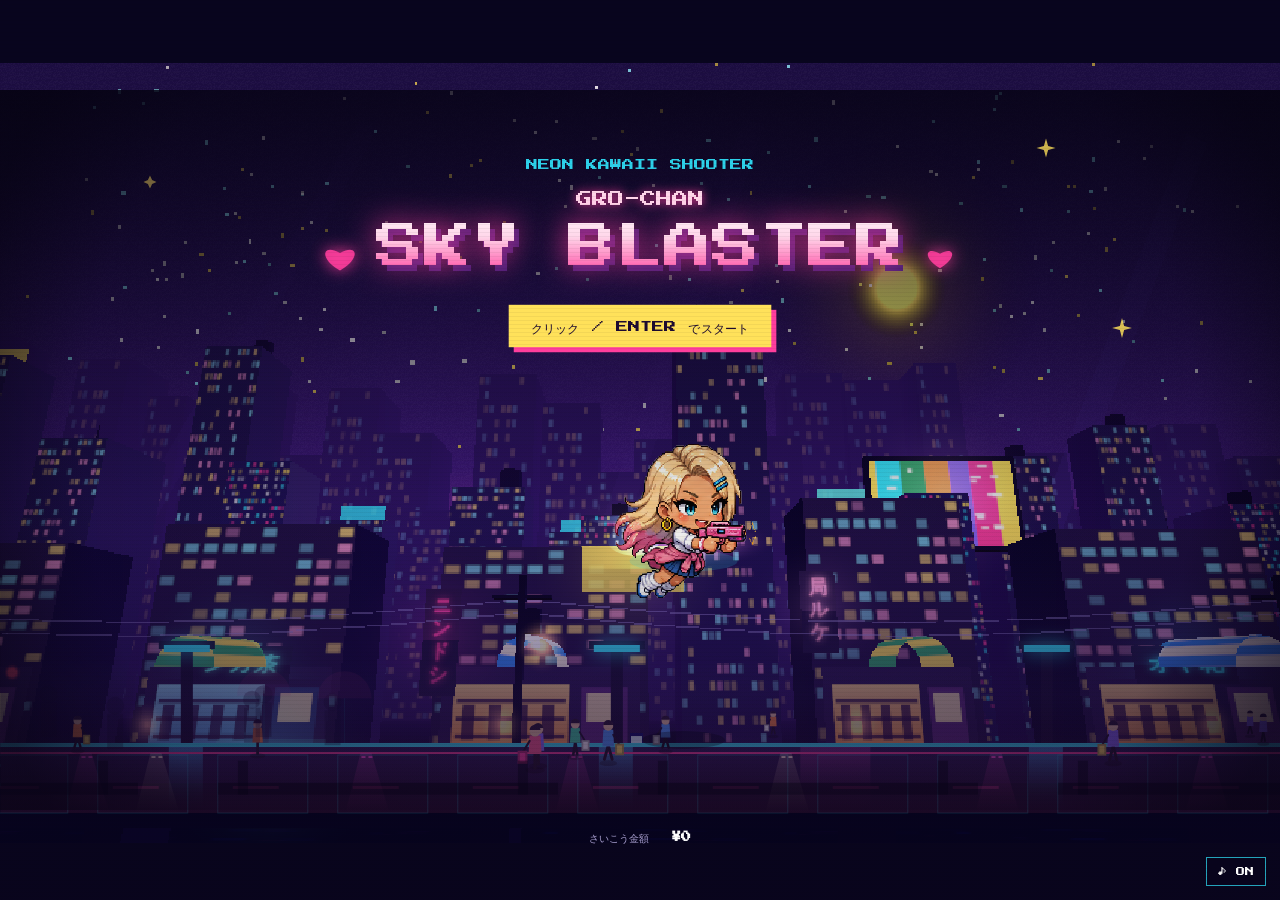
==== index.html @ bad42494 "最終ステージをThree.jsで豪華化(薔薇窓/守護像/凱旋門/シャンデリア刷新/敵装飾) 背景(buildPalace): 大薔薇窓(ボス戦で心拍)、黄金の守護天使像(ボス戦で赤眼)、 ハート凱旋門" ====
<!doctype html>
<html lang="ja">
  <head>
    <meta charset="UTF-8" />
    <meta name="viewport" content="width=device-width, initial-scale=1, maximum-scale=1, user-scalable=no" />
    <meta name="theme-color" content="#120b2e" />
    <title>GRO-CHAN ✦ SKY BLASTER</title>
    <link rel="stylesheet" href="style.css" />
  </head>
  <body>
    <main class="game-shell">
      <canvas id="game" aria-label="ぐろちゃんシューティングゲーム"></canvas>
      <div id="gameOverBlackout" class="gameover-blackout" aria-hidden="true"></div>

      <section id="titleScreen" class="screen is-visible" aria-label="タイトル">
        <div class="highscore">さいこう金額 <strong id="menuHighScore">¥0</strong></div>
        <a id="titleSoundtrackLink" class="soundtrack-link is-hidden" href="soundtrack.html" rel="nofollow">🎵 SOUND TRACK</a>
      </section>

      <section id="shopScreen" class="screen shop-screen" aria-label="ショップ">
        <div class="eyebrow">STAGE CLEAR!</div>
        <h2 class="shop-title">きゅうけい＆ショップ</h2>
        <p class="shop-lead">かせいだお金でパワーアップ！　しょじ金 <strong id="shopMoney">¥0</strong></p>
        <div class="shop-items">
          <button id="buyPower" class="shop-item"><i>💥</i><span class="shop-name">パワーチップ</span><span class="shop-desc">POWER +1</span><span class="shop-price">¥2,600</span><span class="shop-status"></span></button>
          <button id="buyWide" class="shop-item"><i>🌸</i><span class="shop-name">ワイドチップ</span><span class="shop-desc">WIDE +1</span><span class="shop-price">¥2,600</span><span class="shop-status"></span></button>
          <button id="buySpeed" class="shop-item"><i>⚡</i><span class="shop-name">スピードチップ</span><span class="shop-desc">SPEED +1</span><span class="shop-price">¥1,800</span><span class="shop-status"></span></button>
          <button id="buyHeal" class="shop-item"><i>🍙</i><span class="shop-name">おにぎり</span><span class="shop-desc">HP +40 かいふく</span><span class="shop-price">¥600</span><span class="shop-status"></span></button>
          <button id="buyBikini" class="shop-item"><i>👙</i><span class="shop-name">ビキニ</span><span class="shop-desc">ステージ2から そうび<br>HP・弾がすこし回復／移動UP</span><span class="shop-price">¥3,200</span><span class="shop-status"></span></button>
          <button id="buyArmor" class="shop-item"><i>🛡️</i><span class="shop-name">サムライアーマー</span><span class="shop-desc">ステージ2から そうび<br>うけるダメージ 1/3／移動ダウン</span><span class="shop-price">¥3,200</span><span class="shop-status"></span></button>
          <button id="buyAmmo" class="shop-item"><i>📦</i><span class="shop-name">弾薬チャージ</span><span class="shop-desc">その場で弾薬 +120<br>（もちものにならない）</span><span class="shop-price">¥900</span><span class="shop-status"></span></button>
          <button id="buyAmmoPack" class="shop-item"><i>🔋</i><span class="shop-name">スペアマガジン</span><span class="shop-desc">もちもの。弾切れの瞬間に<br>自動でフル装填（最大5個）</span><span class="shop-price">¥1,200</span><span class="shop-status"></span></button>
          <button id="buyCharm" class="shop-item"><i>🧿</i><span class="shop-name">おまもり</span><span class="shop-desc">被弾時のPOWER DOWNを1回防ぐ</span><span class="shop-price">¥2,200</span><span class="shop-status"></span></button>
          <button id="buyHeart" class="shop-item"><i>💖</i><span class="shop-name">ハート</span><span class="shop-desc">コンティニュー +1</span><span class="shop-price">¥4,000</span><span class="shop-status"></span></button>
          <button id="buyMaxHp" class="shop-item"><i>💊</i><span class="shop-name">ドリンク</span><span class="shop-desc">さいだいHP +15</span><span class="shop-price">¥2,000</span><span class="shop-status"></span></button>
        </div>
        <p class="shop-next">NEXT&nbsp;&nbsp;<span id="shopNext"></span></p>
        <button id="nextStageButton" class="main-button">つぎのステージへ <i>▶</i></button>
        <p class="howto-hint">ENTER でも出発できます</p>
      </section>

      <section id="startScreen" class="screen" aria-label="あそびかた">
        <div class="eyebrow">HOW TO PLAY</div>
        <p class="lead">ぐろちゃんのそうさ方法をチェック！</p>
        <div class="controls">
          <div><kbd>WASD</kbd><kbd>矢印</kbd><span>移動</span></div>
          <div><kbd>SPACE</kbd><span>ショット（手動・押しっぱなしで連射）</span></div>
          <div><kbd>X</kbd><span>スペシャル</span></div>
          <div><kbd>C</kbd><span>ボム（ストックがあれば発動）</span></div>
          <div><kbd>PAD</kbd><span>A / RT 射撃・Y / LT スペシャル・LB / RB ボム</span></div>
          <div><kbd>↓ / ↑</kbd><span>着地 / 離陸</span></div>
          <div><kbd>地上</kbd><span>歩き＋SPACEで撃ち</span></div>
          <div><kbd>HIT</kbd><span>被弾でPOWERが1段階ダウン</span></div>
          <div><kbd>AMMO</kbd><span>弾には残数あり！弾切れは豆ショットに（アイテム・ショップで補充）</span></div>
          <div><kbd>↓↘→+SHOT</kbd><span>必殺・ハートウェーブ（ゲージ35%）</span></div>
          <div><kbd>→↓↘+SHOT</kbd><span>必殺・スパークライザー（ゲージ40%）</span></div>
          <div class="touch-note">スマホはドラッグで移動・押しっぱなしでショット</div>
        </div>
        <div class="difficulty" aria-label="難易度選択">
          <span>DIFFICULTY <small>← → できりかえ</small></span>
          <div>
            <button data-difficulty="easy">EASY</button>
            <button data-difficulty="normal" class="is-active">NORMAL</button>
            <button data-difficulty="hard">HARD</button>
          </div>
        </div>
        <button id="startButton" class="main-button">GAME START <i>→</i></button>
        <p class="howto-hint">ENTER でスタート ／ ESC でタイトルにもどる</p>
      </section>

      <section id="openingScreen" class="screen opening-screen" aria-label="ミッションオープニング">
        <div class="opening-skyline" aria-hidden="true">
          <i></i><i></i><i></i><i></i><i></i><i></i><i></i>
        </div>
        <div class="opening-scan" aria-hidden="true"></div>
        <div class="opening-content">
          <div class="eyebrow opening-line opening-line-1">花のAI学園 ✦ HANA AI ACADEMY</div>
          <p class="opening-alert opening-line opening-line-2">EMERGENCY ─ ぜんこう ハートしょうしつ</p>
          <h2 class="opening-title opening-line opening-line-3">HEART SIGNAL<br /><span>LOST</span></h2>
          <div class="opening-story opening-line opening-line-4">
            <p>花のAI学園のみんなの「ハート」が、ひと晩でぬすまれた。</p>
            <p>くろ子もちゃっぴーも動かない…。犯人は空をとぶ「ハート泥棒」！</p>
            <p>空にのこる影を追って、ぐろちゃんがSpaceX製ユニットで夜空へ発進する。</p>
          </div>
          <div class="mission-card opening-line opening-line-5">
            <span>MISSION 01</span>
            <strong>TOKYO MIDNIGHT</strong>
            <small>ハート泥棒をうちおとし、みんなのハートを取りもどせ！</small>
          </div>
          <button id="launchButton" class="main-button opening-line opening-line-6">GRO-CHAN LAUNCH! <i>▶</i></button>
          <p class="opening-skip opening-line opening-line-6">クリック / ENTER で発進</p>
        </div>
        <div class="opening-progress" aria-hidden="true"><i></i></div>
      </section>

      <section id="storyScreen" class="screen story-screen" aria-label="ストーリー">
        <div class="story-frame">
          <img id="storyImage" class="story-image" alt="" />
          <div class="story-caption">
            <p id="storyText"></p>
            <span class="story-advance">クリック / ENTER で つぎへ ▶</span>
          </div>
        </div>
      </section>

      <section id="endingScreen" class="screen opening-screen ending-screen" aria-label="エンディング">
        <div class="opening-skyline" aria-hidden="true">
          <i></i><i></i><i></i><i></i><i></i><i></i><i></i>
        </div>
        <div class="opening-content">
          <div class="eyebrow opening-line opening-line-1">花のAI学園 ✦ MISSION COMPLETE</div>
          <p class="opening-alert opening-line opening-line-2">ALL HEARTS RESTORED</p>
          <h2 class="opening-title opening-line opening-line-3">HEART SIGNAL<br /><span>RESTORED</span></h2>
          <div class="opening-story opening-line opening-line-4">
            <p>ハート泥棒をぜんぶ撃ちおとし、みんなの「ハート」がもどってきた。</p>
            <p>くろ子もちゃっぴーも、ぱちりと目をさます。花のAI学園に、いつもの朝がきた。</p>
          </div>
          <p id="soundtrackUnlockNote" class="opening-alert soundtrack-note is-hidden">🎵 サウンドトラック解放！タイトル画面からいつでも聴けます</p>
          <div class="ending-cameo opening-line opening-line-5">
            <div class="cameo-face" aria-hidden="true"><img src="assets/images/story/ed4_cameo.webp" alt="" /></div>
            <div class="cameo-body">
              <p class="cameo-line">「Grok、いい仕事だ。実家（SpaceX）も鼻が高いぞ」</p>
              <span class="cameo-name">── イーロン ／ xAI・SpaceX</span>
            </div>
          </div>
          <button id="endingButton" class="main-button opening-line opening-line-6">RESULT を見る <i>▶</i></button>
          <p class="opening-skip opening-line opening-line-6">クリック / ENTER でつづける</p>
        </div>
      </section>

      <section id="staffRollScreen" class="screen staffroll-screen" aria-label="スタッフロール">
        <div class="staffroll-viewport">
          <div class="staffroll-track" id="staffRollTrack">
            <p class="staffroll-game">GRO-CHAN SKY BLASTER</p>
            <p class="staffroll-role">STAFF ROLL</p>

            <p class="staffroll-role">PRODUCED &amp; DIRECTED BY</p>
            <p class="staffroll-name">花のAI学園</p>

            <p class="staffroll-role">AI DEVELOPMENT PARTNERS</p>

            <p class="staffroll-name">くろ子 <small>Claude</small></p>
            <p class="staffroll-job">ゲームデザイン・プログラム・エフェクト演出</p>

            <p class="staffroll-name">ちゃっぴー <small>ChatGPT</small></p>
            <p class="staffroll-job">シナリオ・ボスキャラクターアート</p>

            <p class="staffroll-name">ぐろちゃん <small>Grok</small></p>
            <p class="staffroll-job">キャラクターデザイン・イラスト</p>

            <p class="staffroll-name">スーちゃん <small>Suno</small></p>
            <p class="staffroll-job">楽曲制作・サウンドトラック</p>

            <p class="staffroll-role">STAGES &amp; BOSSES</p>

            <p class="staffroll-entry">STAGE 1 &mdash; TOKYO MIDNIGHT</p>
            <p class="staffroll-sub">HEART BREAKER / MASQUERADE</p>

            <p class="staffroll-entry">STAGE 2 &mdash; AQUA HIGHWAY</p>
            <p class="staffroll-sub">DEEP BLUE DIVA / ABYSS SIREN</p>

            <p class="staffroll-entry">STAGE 3 &mdash; SUNSET FACTORY</p>
            <p class="staffroll-sub">BLAZE EMPRESS / FLAME OYABUN</p>

            <p class="staffroll-entry">STAGE 4 &mdash; CYBER STORM</p>
            <p class="staffroll-sub">VOLT PHANTOM / SERVER GOLEM</p>

            <p class="staffroll-entry">STAGE 5 &mdash; HEART PALACE</p>
            <p class="staffroll-sub">LORD CENSOR / QUEEN OF HEARTBREAK</p>

            <p class="staffroll-role">MUSIC</p>
            <p class="staffroll-job">スーちゃん <small>Suno</small></p>

            <p class="staffroll-entry">Neon Pink Dream</p>
            <p class="staffroll-sub">タイトル画面</p>

            <p class="staffroll-entry">Shibuya Scramble Rush</p>
            <p class="staffroll-sub">オープニング / STAGE 1</p>

            <p class="staffroll-entry">Aqua Highway Breeze</p>
            <p class="staffroll-sub">STAGE 2</p>

            <p class="staffroll-entry">Burning Sunset Factory</p>
            <p class="staffroll-sub">STAGE 3</p>

            <p class="staffroll-entry">Cyber Storm</p>
            <p class="staffroll-sub">STAGE 4</p>

            <p class="staffroll-entry">Bullet Heaven</p>
            <p class="staffroll-sub">STAGE 5 道中 / 通常ボス戦</p>

            <p class="staffroll-entry">Crimson Labyrinth</p>
            <p class="staffroll-sub">中ボス戦</p>

            <p class="staffroll-entry">Queen of Heartbreak: Showdown</p>
            <p class="staffroll-sub">最終ボス戦</p>

            <p class="staffroll-entry">Game Over, Again</p>
            <p class="staffroll-sub">ゲームオーバー</p>

            <p class="staffroll-entry">静かに睨め</p>
            <p class="staffroll-sub">エンディング</p>

            <p class="staffroll-role">SOUND EFFECTS &amp; VOICE</p>
            <p class="staffroll-name">効果音ラボ</p>
            <p class="staffroll-job">効果音・ボイス素材</p>

            <p class="staffroll-entry">ぐろちゃん</p>
            <p class="staffroll-sub">真面目な女剣士</p>

            <p class="staffroll-entry">MASQUERADE</p>
            <p class="staffroll-sub">盗賊の少年</p>

            <p class="staffroll-entry">ABYSS SIREN / QUEEN OF HEARTBREAK</p>
            <p class="staffroll-sub">高飛車な魔女</p>

            <p class="staffroll-entry">FLAME OYABUN</p>
            <p class="staffroll-sub">剣士</p>

            <p class="staffroll-entry">SERVER GOLEM</p>
            <p class="staffroll-sub">冷静な魔術師</p>

            <p class="staffroll-role">SPECIAL THANKS</p>
            <p class="staffroll-job">花のAI学園のみんな</p>
            <p class="staffroll-job">ここまで飛んでくれた あなたに</p>

            <p class="staffroll-note">※効果音・ボイスは「効果音ラボ」(soundeffect-lab.info) の素材を利用しています。</p>
            <p class="staffroll-note">※本作はファンメイドの無料ミニゲームです。Claude / ChatGPT / Grok / Suno、各社・各サービスとは無関係であり、公式の提携・承認を受けたものではありません。</p>
          </div>
        </div>
        <div class="staffroll-fin" id="staffRollFin" aria-hidden="true">
          <p class="staffroll-heart">♥</p>
          <p class="staffroll-end">FIN</p>
        </div>
        <p class="opening-skip staffroll-skip">クリック / ENTER でつづける</p>
      </section>

      <section id="gameOverScreen" class="screen result-screen">
        <div class="eyebrow">MISSION RESULT</div>
        <h2 id="resultTitle">GAME OVER</h2>
        <div class="result-score"><span>かせいだ金額</span><strong id="finalScore">¥0</strong></div>
        <div class="result-stats">
          <div><span>STAGE</span><strong id="statStage">1 / 5</strong></div>
          <div><span>KILLS</span><strong id="statKills">0</strong></div>
          <div><span>TIME</span><strong id="statTime">0.0s</strong></div>
        </div>
        <div id="newRecord" class="new-record">NEW RECORD!</div>
        <button id="retryButton" class="main-button">RETRY <i>↻</i></button>
        <button id="titleButton" class="ghost-button">タイトルへ戻る</button>
        <a id="resultSoundtrackLink" class="ghost-button soundtrack-link is-hidden" href="soundtrack.html" rel="nofollow">🎵 サウンドトラック</a>
      </section>

      <div id="pauseLabel" class="pause-label">
        <div class="pause-panel">
          <span class="pause-title">PAUSED</span>
          <p class="pause-hint">タップ / ESC で再開</p>
          <button id="resumeButton" class="main-button">RESUME <i>▶</i></button>
          <button id="pauseTitleButton" class="ghost-button">タイトルへ戻る</button>
        </div>
      </div>
      <button id="pauseButton" class="corner-button pause-toggle" aria-label="ポーズ">❚❚</button>
      <button id="specialButton" class="corner-button special-button" aria-label="スペシャル攻撃">SPECIAL</button>
      <button id="bombButton" class="corner-button bomb-button" aria-label="ボム">BOMB ×0</button>
      <button id="soundButton" class="corner-button sound-button" aria-label="サウンド切り替え">♪ ON</button>
      <div id="controllerStatus" class="controller-status">🎮 CONTROLLER READY</div>
      <div class="scanlines"></div>
    </main>
    <!-- Three.js 背景レイヤー(ESモジュール・失敗時は game.js が2D描画に自動フォールバック) -->
    <!-- ?v= はキャッシュ避け。ローカルの python http.server は Cache-Control を
         返さないので、Chrome が Last-Modified からヒューリスティックに古い版を
         使い続ける。bg3d.js / game.js を変えたら必ずこの数字も上げること。 -->
    <script type="module" src="bg3d.js?v=20"></script>
    <script src="game.js?v=bg3d-20"></script>
  </body>
</html>
---- style.css ----
@import url('https://fonts.googleapis.com/css2?family=DotGothic16&family=Press+Start+2P&display=swap');

:root {
  --pink: #ff3e9d;
  --cyan: #31e8ff;
  --yellow: #ffe15a;
  --ink: #120b2e;
}

* { box-sizing: border-box; }

html, body {
  width: 100%;
  height: 100%;
  margin: 0;
  overflow: hidden;
  background: #09051c;
  color: white;
  font-family: "DotGothic16", monospace;
  touch-action: none;
}

.game-shell {
  position: relative;
  width: 100%;
  height: 100%;
  overflow: hidden;
  background: radial-gradient(circle at 50% 30%, #302078, #09051c 70%);
}

canvas {
  display: block;
  width: 100%;
  height: 100%;
  image-rendering: pixelated;
}

/* Final defeat fades the live battlefield fully to black before the story and
   result layers appear. Kept below .screen so the crash illustration remains. */
.gameover-blackout {
  position: absolute;
  inset: 0;
  z-index: 4;
  background: #000;
  opacity: 0;
  visibility: hidden;
  pointer-events: none;
  transition: opacity .45s ease, visibility .45s;
}
.gameover-blackout.is-visible { opacity: 1; visibility: visible; }
.game-shell.is-game-over .result-screen { background: #000; }

.screen {
  position: absolute;
  inset: 0;
  z-index: 5;
  display: flex;
  flex-direction: column;
  align-items: center;
  justify-content: center;
  padding: 24px;
  text-align: center;
  opacity: 0;
  visibility: hidden;
  transform: scale(1.04);
  transition: opacity .28s ease, transform .28s ease, visibility .28s;
  background: radial-gradient(circle, rgba(34, 20, 83, .5), rgba(8, 4, 27, .82));
}

.screen.is-visible { opacity: 1; visibility: visible; transform: scale(1); }

/* Title screen: the logo + attract demo are drawn on the canvas, so the HTML
   layer is only a click-catcher with a start hint and the high score. */
#titleScreen {
  justify-content: flex-end;
  padding-bottom: 6vh;
  background: linear-gradient(180deg, rgba(9,5,28,0) 55%, rgba(9,5,28,.7) 100%);
  cursor: pointer;
}
#titleScreen .highscore { margin-top: 18px; }

/* How-to-play screen: readable centered panel between title and launch. */
#startScreen { background: radial-gradient(circle at 50% 40%, rgba(26, 15, 62, .94), rgba(8, 4, 27, .97)); }
#startScreen .lead { margin: 16px 0 6px; }
#startScreen .controls {
  display: grid;
  grid-template-columns: repeat(2, minmax(0, 1fr));
  gap: 13px 30px;
  text-align: left;
  margin: 18px 0 22px;
  padding: 18px 28px;
  background: rgba(9,5,28,.5);
}
#startScreen .difficulty { margin: 0 0 22px; }
.howto-hint { margin: 16px 0 0; color: #837aa7; font: 8px "Press Start 2P", monospace; letter-spacing: .1em; }

.opening-screen {
  overflow: hidden;
  background:
    linear-gradient(180deg, rgba(7,4,28,.3), rgba(8,3,28,.92)),
    radial-gradient(circle at 50% 42%, rgba(255,62,157,.25), transparent 48%);
}
.opening-screen::before {
  content: ""; position: absolute; inset: 0; opacity: .22;
  background: linear-gradient(115deg, transparent 30%, rgba(49,232,255,.28) 49%, transparent 52%);
  transform: translateX(-100%);
}
.opening-screen.is-visible::before { animation: openingSweep 2.4s ease-out .25s both; }
.opening-content { position: relative; z-index: 2; display: flex; flex-direction: column; align-items: center; max-width: 760px; }
.opening-alert {
  margin: 0 0 12px; padding: 7px 13px; border: 1px solid var(--pink); color: #ffd7ea;
  background: rgba(255,62,157,.12); font: 9px "Press Start 2P", monospace; letter-spacing: .18em;
}
.opening-title { color: white; font-size: clamp(34px, 6vw, 68px); line-height: 1.15; }
.opening-title span { color: var(--pink); text-shadow: 3px 3px 0 #fff; }
.opening-story { margin: 20px 0 17px; color: #e8e3ff; font-size: clamp(15px, 1.8vw, 21px); letter-spacing: .07em; }
.opening-story p { margin: 4px 0; }
.mission-card {
  display: grid; gap: 7px; min-width: min(520px, 82vw); margin-bottom: 23px; padding: 14px 24px;
  border-left: 4px solid var(--cyan); border-right: 4px solid var(--pink);
  background: linear-gradient(90deg, rgba(49,232,255,.08), rgba(255,62,157,.1));
}
.mission-card span { color: var(--cyan); font: 8px "Press Start 2P", monospace; letter-spacing: .2em; }
.mission-card strong { color: white; font: 15px "Press Start 2P", monospace; }
.mission-card small { color: #bdb5e0; font-size: 14px; }
.opening-skip { margin: 14px 0 0; color: #837aa7; font: 7px "Press Start 2P", monospace; letter-spacing: .12em; }
.ending-cameo {
  display: flex; align-items: center; gap: 15px; margin: 4px 0 22px; padding: 13px 20px;
  max-width: min(560px, 88vw);
  border: 2px solid rgba(49,232,255,.5); border-radius: 14px;
  background: rgba(10,7,30,.55); box-shadow: 4px 4px 0 rgba(255,62,157,.28);
}
.cameo-face { font-size: 40px; line-height: 1; white-space: nowrap; filter: drop-shadow(0 0 8px rgba(49,232,255,.5)); }
.cameo-face img { width: 84px; height: 84px; object-fit: cover; border-radius: 8px; image-rendering: pixelated; border: 2px solid rgba(255,255,255,.7); }

/* Story cutscenes: a framed illustration window over a black backdrop with a
   text box below — like an old JRPG event scene. Click / ENTER to advance. */
.story-screen {
  padding: 24px; cursor: pointer; justify-content: center; overflow: hidden;
  background:
    radial-gradient(circle at 50% 12%, rgba(49, 232, 255, .14), transparent 55%),
    radial-gradient(circle at 18% 80%, rgba(255, 62, 157, .12), transparent 45%),
    #05030f;
}
/* Cyber backdrop: a neon wireframe floor scrolling toward the viewer... */
.story-screen::before {
  content: ""; position: absolute; left: -40%; right: -40%; bottom: -12%; height: 58%;
  background:
    repeating-linear-gradient(90deg, rgba(49, 232, 255, .3) 0 2px, transparent 2px 90px),
    repeating-linear-gradient(0deg, rgba(255, 62, 157, .28) 0 2px, transparent 2px 46px);
  transform: perspective(430px) rotateX(62deg);
  animation: storyGrid 2.6s linear infinite;
  mask-image: linear-gradient(180deg, transparent, black 45%);
}
@keyframes storyGrid { to { background-position: 0 0, 0 46px; } }
/* ...plus drifting data streaks + CRT scanlines over the whole backdrop. */
.story-screen::after {
  content: ""; position: absolute; inset: -60% -10% 0; pointer-events: none;
  background:
    linear-gradient(105deg, transparent 12%, rgba(49, 232, 255, .09) 13%, transparent 15%,
      transparent 38%, rgba(255, 62, 157, .08) 39%, transparent 41%,
      transparent 70%, rgba(114, 255, 104, .07) 71%, transparent 73%),
    repeating-linear-gradient(0deg, rgba(255, 255, 255, .035) 0 2px, transparent 2px 5px);
  animation: storyStreaks 7s linear infinite;
}
@keyframes storyStreaks { to { transform: translateX(-18%); } }
.story-frame {
  position: relative; z-index: 2;
  display: flex; flex-direction: column; gap: 18px;
  /* Wide enough to feel like the main event, but the 16:9 art + text box must
     always fit the window height. */
  width: min(880px, 92vw, calc((100vh - 250px) * 16 / 9));
}
.story-image {
  display: block; width: 100%; aspect-ratio: 16 / 9;
  object-fit: cover; image-rendering: pixelated; background: #000;
  border: 2px solid #fff; outline: 2px solid #fff; outline-offset: 4px;
}
.story-caption {
  padding: 16px 22px 12px; text-align: left;
  background: rgba(8, 4, 27, .92); border: 2px solid #fff; outline: 2px solid #fff; outline-offset: 4px;
}
.story-caption p { min-height: 3.8em; }
.story-caption p { margin: 0; color: #fff; font-size: 17px; line-height: 1.9; text-shadow: 0 2px 0 rgba(0,0,0,.6); }
.story-advance { display: block; margin-top: 8px; text-align: right; color: #837aa7; font: 7px "Press Start 2P", monospace; letter-spacing: .12em; animation: storyBlink 1.2s steps(2) infinite; }
@keyframes storyBlink { 50% { opacity: .25; } }
/* While a line is typing out: hide the page-turn hint, show a blinking cursor.
   The untyped tail stays in the layout (just invisible) so the box never grows. */
.story-screen.is-typing .story-advance { visibility: hidden; }
.story-untyped { visibility: hidden; }
.story-screen.is-typing .story-caption p span:first-child::after { content: "▌"; display: inline-block; width: 0; animation: storyBlink .7s steps(2) infinite; }
@media (max-width: 640px) { .story-caption p { font-size: 14px; } }
.cameo-body { text-align: left; }
.cameo-line { margin: 0 0 5px; color: #fff; font-size: clamp(14px, 1.7vw, 19px); letter-spacing: .04em; }
.cameo-name { color: var(--cyan); font: 8px "Press Start 2P", monospace; letter-spacing: .12em; }
@media (max-width: 640px) { .cameo-face { font-size: 30px; } .cameo-line { font-size: 13px; } }
.opening-line { opacity: 0; transform: translateY(14px); }
.opening-screen.is-visible .opening-line { animation: openingLine .55s ease-out both; }
.opening-screen.is-visible .opening-line-1 { animation-delay: .25s; }
.opening-screen.is-visible .opening-line-2 { animation-delay: .8s; }
.opening-screen.is-visible .opening-line-3 { animation-delay: 1.25s; }
.opening-screen.is-visible .opening-line-4 { animation-delay: 2.15s; }
.opening-screen.is-visible .opening-line-5 { animation-delay: 3.05s; }
.opening-screen.is-visible .opening-line-6 { animation-delay: 3.75s; }
.opening-skyline { position: absolute; z-index: 1; inset: auto 0 0; height: 48%; opacity: .34; }
.opening-skyline::after { content: ""; position: absolute; inset: auto 0 0; height: 5px; background: var(--cyan); box-shadow: 0 0 22px var(--cyan); }
.opening-skyline i { position: absolute; bottom: 4px; width: 11%; background: #09051c; border-top: 2px solid rgba(49,232,255,.5); box-shadow: inset 8px 0 rgba(255,62,157,.08); }
.opening-skyline i:nth-child(1) { left: -2%; height: 38%; }
.opening-skyline i:nth-child(2) { left: 12%; height: 66%; }
.opening-skyline i:nth-child(3) { left: 28%; height: 48%; }
.opening-skyline i:nth-child(4) { left: 43%; height: 82%; }
.opening-skyline i:nth-child(5) { left: 59%; height: 54%; }
.opening-skyline i:nth-child(6) { left: 75%; height: 72%; }
.opening-skyline i:nth-child(7) { left: 90%; height: 42%; }
.opening-scan { position: absolute; z-index: 3; left: 0; right: 0; top: -4px; height: 2px; opacity: 0; background: var(--cyan); box-shadow: 0 0 18px var(--cyan); pointer-events: none; }
.opening-screen.is-visible .opening-scan { animation: openingScan 2.5s linear .3s both; }
.opening-progress { display: none; position: absolute; z-index: 3; left: 0; right: 0; bottom: 0; height: 4px; background: rgba(255,255,255,.08); }
.opening-progress i { display: block; width: 0; height: 100%; background: linear-gradient(90deg, var(--cyan), var(--pink), var(--yellow)); box-shadow: 0 0 12px var(--pink); }
.opening-screen.is-visible .opening-progress i { animation: openingProgress 9s linear both; }

/* Staff roll: classic bottom-to-top scrolling credits over a plain starfield-
   black backdrop. The scroll runs once, then holds on a static FIN card
   instead of continuing anywhere — click / ENTER still moves on to RESULT
   at any point, but nothing happens automatically once it lands on FIN. */
.staffroll-screen {
  overflow: hidden; cursor: pointer;
  background: radial-gradient(circle at 50% 20%, rgba(49,232,255,.1), transparent 55%), #05030f;
}
.staffroll-viewport { position: relative; width: min(640px, 88vw); height: 100%; overflow: hidden; }
.staffroll-track {
  position: absolute; left: 0; right: 0; top: 100%;
  display: flex; flex-direction: column; align-items: center; gap: 4px;
}
.staffroll-screen.is-rolling .staffroll-track { animation: staffRollScroll 26s linear forwards; }
@keyframes staffRollScroll { to { transform: translateY(-100%); } }
.staffroll-game { margin: 0 0 6px; color: var(--cyan); font: 13px "Press Start 2P", monospace; letter-spacing: .1em; text-shadow: 2px 2px #5b2f9e; }
.staffroll-role { margin: 34px 0 14px; color: var(--yellow); font: 11px "Press Start 2P", monospace; letter-spacing: .18em; }
.staffroll-name { margin: 0; color: #fff; font-size: 20px; letter-spacing: .06em; }
.staffroll-name small { margin-left: 8px; color: #837aa7; font-size: 13px; letter-spacing: .04em; }
.staffroll-job { margin: 3px 0 16px; color: #bdb5e0; font-size: 14px; letter-spacing: .05em; }
.staffroll-job small { margin-left: 6px; color: #837aa7; font-size: 12px; }
/* Secondary entries (stage/boss lineup, track list, voice cast). Deliberately a
   step down from .staffroll-name/.staffroll-job so the four crew credits stay
   the visual peak of the roll and these read as supporting lists. */
.staffroll-entry { margin: 0; color: #efeaff; font-size: 16px; letter-spacing: .05em; text-align: center; }
.staffroll-sub { margin: 2px 0 13px; color: #8f86b6; font-size: 12px; letter-spacing: .04em; text-align: center; }
.staffroll-note { max-width: 480px; margin: 26px 0 0; color: #6b628f; font-size: 11px; line-height: 1.7; letter-spacing: .03em; }
.staffroll-track > :last-child { margin-bottom: 70px; }
/* FIN card: a separate full-bleed overlay (not part of the scroll) that fades
   in once the track finishes, and simply holds there. pointer-events stay
   off so a click still reaches .staffroll-screen's own skip/continue handler.
   It carries its own opaque backdrop (matching the screen) because the CSS
   scroll only ever travels 100% of the TRACK's own height — the track's tail
   end always lands exactly at the viewport's bottom edge, never fully clear
   of it — so the fade-in doubles as a dissolve that hides that leftover tail
   instead of relying on a huge (and slow) trailing blank-scroll buffer. */
.staffroll-fin {
  position: absolute; inset: 0; z-index: 2; display: flex; flex-direction: column;
  align-items: center; justify-content: center; pointer-events: none;
  background: radial-gradient(circle at 50% 20%, rgba(49,232,255,.1), transparent 55%), #05030f;
  opacity: 0; transition: opacity 1.1s ease;
}
.staffroll-fin.is-shown { opacity: 1; }
.staffroll-heart { margin: 0 0 10px; color: var(--pink); font-size: 34px; text-shadow: 0 0 14px var(--pink); }
.staffroll-end { margin: 0; color: #fff; font: 16px "Press Start 2P", monospace; letter-spacing: .3em; }
.staffroll-skip { position: absolute; left: 0; right: 0; bottom: 20px; z-index: 3; }

.eyebrow {
  margin-bottom: 20px;
  color: var(--cyan);
  font: 11px/1 "Press Start 2P", monospace;
  letter-spacing: .2em;
  text-shadow: 2px 2px #5b2f9e;
}

h1, h2 {
  margin: 0;
  font-family: "Press Start 2P", monospace;
  line-height: 1.22;
  letter-spacing: -.07em;
  filter: drop-shadow(5px 6px 0 #411c73);
}

h1 { font-size: clamp(34px, 7vw, 82px); color: white; }
h1 span { color: var(--pink); text-shadow: 3px 3px 0 white; }
h2 { color: var(--pink); font-size: clamp(34px, 6vw, 72px); }

.lead { margin: 22px 0 24px; font-size: clamp(16px, 2vw, 23px); letter-spacing: .08em; }

.difficulty { margin: -5px 0 22px; }
.difficulty > span { display: block; margin-bottom: 10px; color: var(--cyan); font: 9px "Press Start 2P", monospace; letter-spacing: .15em; }
.difficulty > span small { color: rgba(255,255,255,.5); font-size: 8px; letter-spacing: .1em; margin-left: 8px; }
.difficulty div { display: flex; gap: 8px; }
.difficulty button {
  border: 1px solid #655d95; padding: 10px 14px; background: rgba(15, 9, 48, .8); color: #a9a2ce;
  font: 9px "Press Start 2P", monospace; cursor: pointer;
}
.difficulty button:hover { border-color: var(--cyan); color: white; }
.difficulty button.is-active { border-color: var(--pink); background: var(--pink); color: white; box-shadow: 3px 3px 0 #71326a; }

.controls {
  display: flex;
  gap: 22px;
  flex-wrap: wrap;
  align-items: center;
  justify-content: center;
  margin-bottom: 27px;
  padding: 14px 18px;
  border-top: 1px solid rgba(49, 232, 255, .35);
  border-bottom: 1px solid rgba(49, 232, 255, .35);
  color: #d8d2ff;
}

.controls div { display: flex; align-items: center; gap: 8px; }
kbd {
  min-width: 40px;
  padding: 7px 8px;
  border: 1px solid var(--cyan);
  border-radius: 3px;
  background: rgba(49, 232, 255, .08);
  color: white;
  font: 9px "Press Start 2P", monospace;
  box-shadow: 0 3px 0 #15758b;
}
.touch-note { display: none !important; }

.main-button {
  border: 0;
  min-width: 230px;
  padding: 18px 25px;
  color: #1c0a30;
  background: var(--yellow);
  font: 14px "Press Start 2P", monospace;
  cursor: pointer;
  box-shadow: 6px 6px 0 var(--pink);
  transition: transform .12s, box-shadow .12s;
}
.main-button:hover { transform: translate(3px, 3px); box-shadow: 3px 3px 0 var(--pink); }
.main-button i { margin-left: 14px; font-style: normal; }
.ghost-button {
  border: 1px solid rgba(49, 232, 255, .5);
  background: transparent;
  color: #aaa1d1;
  font: 10px "Press Start 2P", monospace;
  padding: 12px 18px;
  cursor: pointer;
  transition: color .15s, border-color .15s;
}
.ghost-button:hover { color: var(--cyan); border-color: var(--cyan); }
.highscore { margin-top: 23px; color: #aaa1d1; font: 10px "Press Start 2P", monospace; }
.highscore strong { margin-left: 12px; color: white; }

/* Between-stage rest stop & shop. */
.shop-screen { background: radial-gradient(circle at 50% 38%, rgba(26, 15, 62, .95), rgba(8, 4, 27, .97)); }
.shop-title { color: white; font-size: clamp(24px, 4vw, 40px); text-shadow: 4px 4px 0 var(--pink); }
.shop-lead { margin: 10px 0 4px; font-size: clamp(14px, 1.8vw, 19px); }
.shop-lead strong { margin-left: 8px; color: var(--yellow); font: 15px "Press Start 2P", monospace; }
.shop-items {
  display: grid;
  /* 4 across. There are 9 items, so the last row carries the odd one out —
     `justify-items: center` on the trailing item keeps that centred under the
     row above instead of stranded at the left edge. */
  grid-template-columns: repeat(4, minmax(140px, 190px));
  gap: 8px;
  margin: 12px 0 6px;
  justify-content: center;
}
.shop-items > :last-child:nth-child(4n + 1) { grid-column: 2 / span 2; justify-self: center; width: 100%; max-width: 190px; }
.shop-item {
  display: flex;
  flex-direction: column;
  align-items: center;
  gap: 5px;
  padding: 9px 8px 8px;
  border: 1px solid #655d95;
  background: rgba(15, 9, 48, .85);
  color: #d8d2ff;
  font-family: "DotGothic16", monospace;
  cursor: pointer;
  transition: transform .1s, border-color .15s;
}
.shop-item:hover:not(:disabled) { transform: translateY(-3px); border-color: var(--pink); }
.shop-item:disabled { opacity: .42; cursor: default; }
.shop-item i { font-style: normal; font-size: 32px; line-height: 1; }
.shop-name { color: white; font-size: 15px; }
.shop-desc { color: #bdb5e0; font-size: 12px; }
.shop-price { color: var(--yellow); font: 10px "Press Start 2P", monospace; }
.shop-status { color: var(--cyan); font-size: 12px; min-height: 15px; }
.shop-next { margin: 6px 0 10px; color: #bdb5e0; font: 9px "Press Start 2P", monospace; letter-spacing: .1em; }
.shop-next span { color: var(--cyan); }

.result-screen { gap: 24px; }
.result-stats {
  display: flex;
  gap: 30px;
  padding: 12px 22px;
  border-top: 1px solid rgba(49, 232, 255, .35);
  border-bottom: 1px solid rgba(49, 232, 255, .35);
}
.result-stats div { display: flex; flex-direction: column; gap: 8px; align-items: center; }
.result-stats span { color: var(--cyan); font: 9px "Press Start 2P", monospace; }
.result-stats strong { color: white; font: 15px "Press Start 2P", monospace; }
.result-score span { display: block; color: var(--cyan); font: 10px "Press Start 2P", monospace; }
.result-score strong { display: block; margin-top: 12px; font: 30px "Press Start 2P", monospace; }
.new-record { color: var(--yellow); font: 13px "Press Start 2P", monospace; animation: blink .7s steps(1) infinite; }
.new-record.is-hidden { visibility: hidden; }

/* Secret soundtrack reward: hidden until the hard-clear flag unlocks it. */
.soundtrack-link.is-hidden, .soundtrack-note.is-hidden { display: none; }
#titleSoundtrackLink {
  position: absolute;
  right: 26px;
  bottom: 70px;   /* clear of the corner sound toggle */
  font-family: 'Press Start 2P', monospace;
  font-size: 10px;
  color: var(--yellow, #ffe15a);
  text-decoration: none;
  padding: 8px 12px;
  border: 2px solid rgba(255, 225, 90, .55);
  background: rgba(10, 6, 31, .78);
  text-shadow: 0 0 8px rgba(255, 225, 90, .6);
  pointer-events: auto;
}
#titleSoundtrackLink:hover { color: #fff; border-color: #fff; }
#resultSoundtrackLink { text-decoration: none; display: inline-block; }
.soundtrack-note {
  margin-top: 10px;
  color: #ffe15a;
  text-shadow: 0 0 10px rgba(255, 225, 90, .55);
}

.pause-label {
  position: absolute;
  z-index: 6;
  inset: 0;
  display: none;
  align-items: center;
  justify-content: center;
  background: radial-gradient(circle at 50% 45%, rgba(34, 20, 83, .55), rgba(5, 3, 18, .86));
  backdrop-filter: blur(2px);
}
.pause-label.is-visible { display: flex; }
.pause-panel {
  display: flex;
  flex-direction: column;
  align-items: center;
  gap: 20px;
  padding: 34px 46px;
  border: 1px solid rgba(49, 232, 255, .4);
  background: rgba(9, 5, 28, .7);
  box-shadow: 0 0 40px rgba(49, 232, 255, .18), 8px 8px 0 rgba(255, 62, 157, .25);
}
.pause-title { color: white; font: 30px "Press Start 2P", monospace; text-shadow: 5px 5px #ff3e9d; letter-spacing: .04em; }
.pause-hint { margin: 0; color: #a9a2ce; font: 9px "Press Start 2P", monospace; letter-spacing: .1em; }
.pause-panel .main-button { min-width: 190px; padding: 15px 22px; font-size: 12px; }

.corner-button {
  position: absolute; z-index: 7; bottom: 14px; border: 1px solid rgba(49,232,255,.7);
  min-width: 46px; padding: 9px 11px; background: rgba(9,5,28,.75); color: white;
  font: 9px "Press Start 2P", monospace; cursor: pointer; transition: transform .1s, border-color .15s, color .15s;
}
.corner-button:hover { transform: translateY(-2px); border-color: var(--pink); }
.sound-button { right: 14px; }
.sound-button.is-muted { color: #81799e; border-color: #514a70; }
.pause-toggle { right: 70px; opacity: 0; visibility: hidden; transition: opacity .2s, visibility .2s, transform .1s, border-color .15s; }
.pause-toggle.is-visible { opacity: 1; visibility: visible; }
.pause-toggle.is-paused { color: var(--yellow); border-color: var(--yellow); }
.special-button {
  left: 14px; min-width: 112px; color: var(--yellow); border-color: var(--yellow);
  opacity: 0; visibility: hidden; box-shadow: 0 0 18px rgba(255,225,90,.12);
}
.special-button.is-visible { opacity: 1; visibility: visible; }
.special-button.is-ready { color: #120b2e; background: var(--yellow); box-shadow: 4px 4px 0 var(--pink), 0 0 24px rgba(255,225,90,.4); animation: blink .8s steps(2) infinite; }
.special-button:disabled { color: #71698f; border-color: #4b4567; cursor: default; }
.bomb-button {
  left: 136px; min-width: 96px; color: var(--cyan); border-color: var(--cyan);
  opacity: 0; visibility: hidden; box-shadow: 0 0 18px rgba(49,232,255,.12);
}
.bomb-button.is-visible { opacity: 1; visibility: visible; }
.bomb-button.is-ready { color: #120b2e; background: var(--cyan); box-shadow: 4px 4px 0 var(--pink), 0 0 24px rgba(49,232,255,.4); }
.bomb-button:disabled { color: #71698f; border-color: #4b4567; cursor: default; }

.controller-status {
  position: absolute; z-index: 7; left: 50%; bottom: 20px; transform: translate(-50%, 25px);
  padding: 10px 14px; border: 1px solid var(--cyan); background: rgba(9,5,28,.9); color: var(--cyan);
  font: 9px "Press Start 2P", monospace; opacity: 0; transition: .25s; pointer-events: none;
}
.controller-status.is-visible { opacity: 1; transform: translate(-50%, 0); }

.scanlines {
  pointer-events: none;
  position: absolute;
  z-index: 8;
  inset: 0;
  opacity: .09;
  background: repeating-linear-gradient(0deg, transparent 0 3px, #000 4px);
  mix-blend-mode: multiply;
}

@keyframes blink { 50% { opacity: .25; } }
@keyframes openingLine { to { opacity: 1; transform: translateY(0); } }
@keyframes openingSweep { to { transform: translateX(100%); } }
@keyframes openingScan { 0% { opacity: 0; top: 0; } 10%, 90% { opacity: .65; } 100% { opacity: 0; top: 100%; } }
@keyframes openingProgress { to { width: 100%; } }

@media (max-width: 700px) {
  .controls > div:not(.touch-note) { display: none; }
  .touch-note { display: block !important; }
  .lead { max-width: 310px; }
  .screen { justify-content: center; }
  .difficulty button { padding: 9px 10px; font-size: 8px; }
  .shop-items { grid-template-columns: repeat(2, minmax(120px, 1fr)); gap: 10px; }
  .opening-title { font-size: 34px; }
  .opening-story { font-size: 14px; }
  .mission-card strong { font-size: 11px; }
  .mission-card small { font-size: 12px; }
}
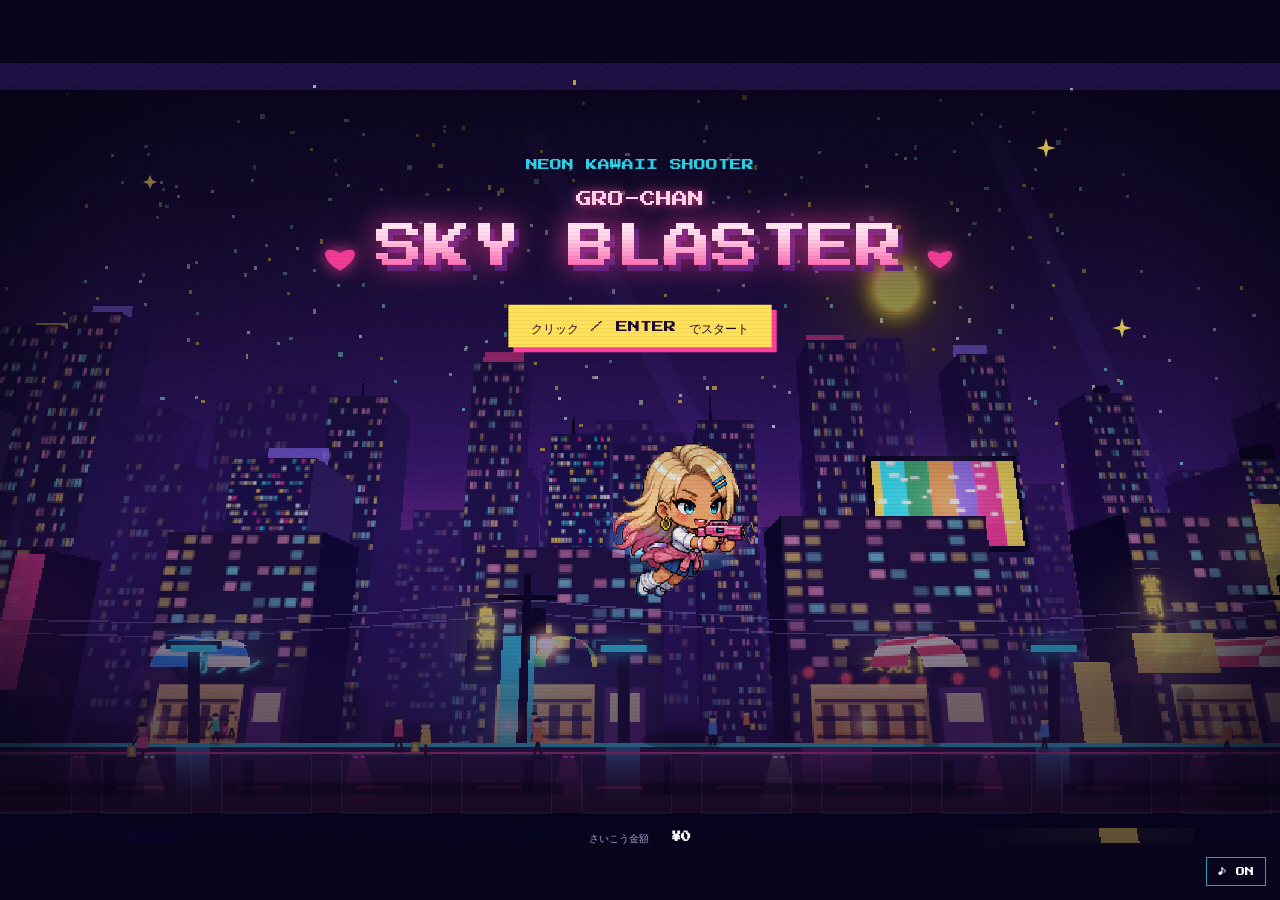
==== commit 51fc1c3b: "1〜4面ボスの専用BGMを廃止しステージ曲続行に復帰(専用曲は最終ボスのみ) 06109ffで新設されたbossBattleテーマ(Neon Bullet Heaven)がS5道中曲と 同一ファイルで" ====
--- a/index.html
+++ b/index.html
@@ -269,7 +269,7 @@
     <!-- ?v= はキャッシュ避け。ローカルの python http.server は Cache-Control を
          返さないので、Chrome が Last-Modified からヒューリスティックに古い版を
          使い続ける。bg3d.js / game.js を変えたら必ずこの数字も上げること。 -->
-    <script type="module" src="bg3d.js?v=20"></script>
-    <script src="game.js?v=bg3d-20"></script>
+    <script type="module" src="bg3d.js?v=21"></script>
+    <script src="game.js?v=bg3d-21"></script>
   </body>
 </html>
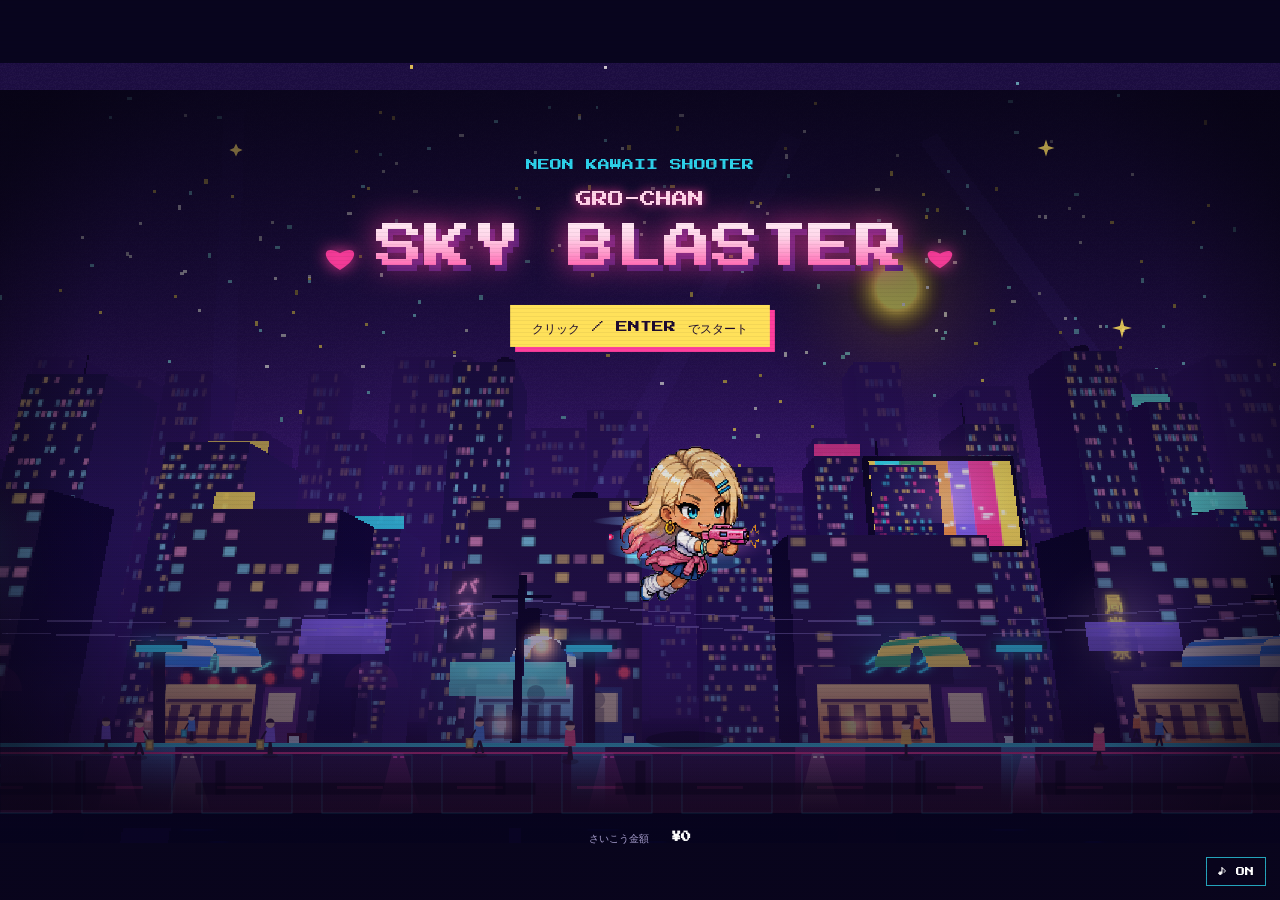
==== commit 50516e09: "S5宮殿背景をリアル・豪華・リッチ化(磨き金Phong/フルーティング列柱/ギャラリー回廊) - 共有の磨き金マテリアル(specular/shininess)を新設し、大小シャンデリア・   凱旋門" ====
--- a/index.html
+++ b/index.html
@@ -269,7 +269,7 @@
     <!-- ?v= はキャッシュ避け。ローカルの python http.server は Cache-Control を
          返さないので、Chrome が Last-Modified からヒューリスティックに古い版を
          使い続ける。bg3d.js / game.js を変えたら必ずこの数字も上げること。 -->
-    <script type="module" src="bg3d.js?v=21"></script>
-    <script src="game.js?v=bg3d-21"></script>
+    <script type="module" src="bg3d.js?v=22"></script>
+    <script src="game.js?v=bg3d-22"></script>
   </body>
 </html>
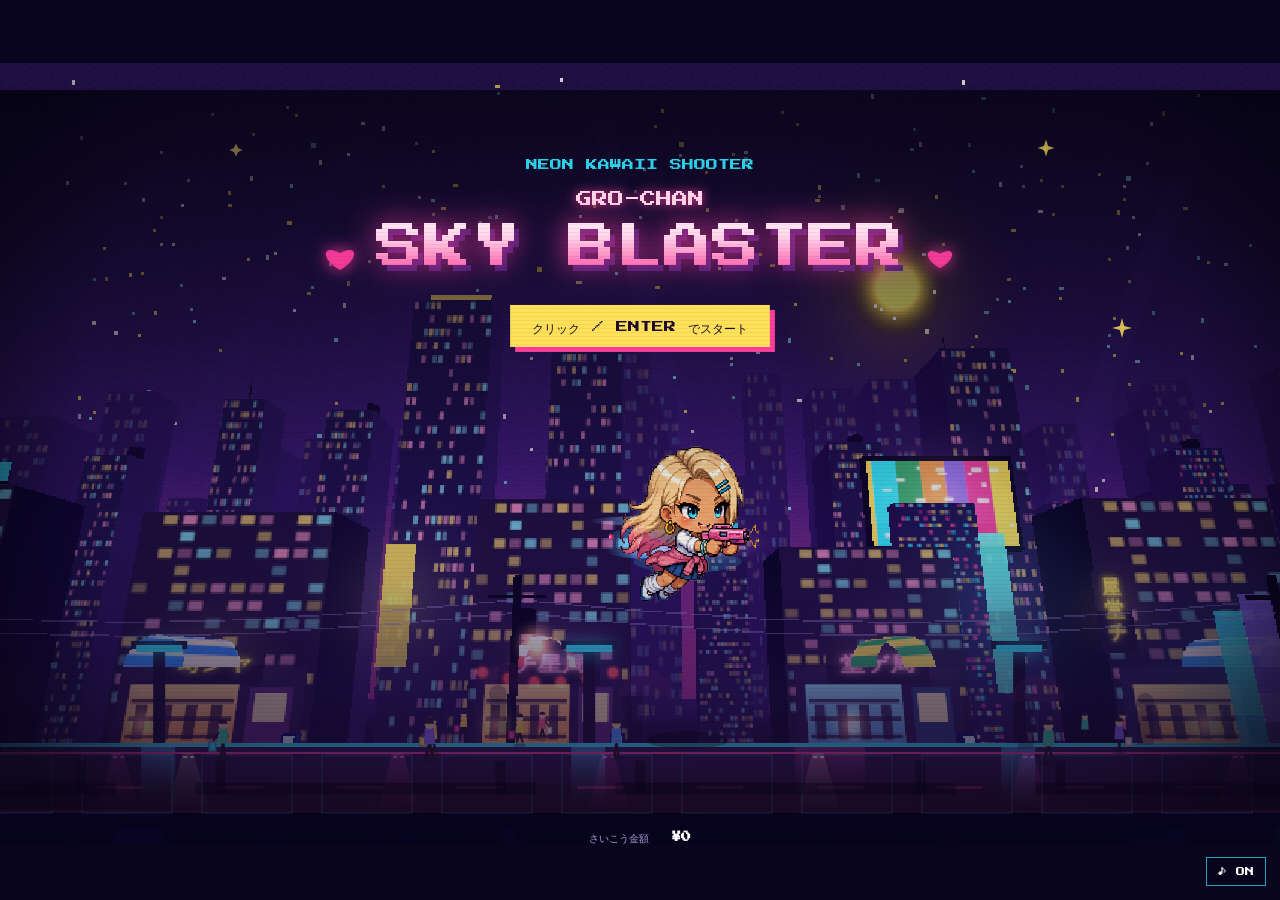
==== commit bb61e548: "BGM再編: S5道中に新曲Neon Arena追加、中ボス/ボス曲の対応を確定、重複ファイル名を解消 - S5道中: ユーザー提供の新曲 Neon Arena.wav を96kbps mp3化して " ====
--- a/index.html
+++ b/index.html
@@ -269,7 +269,7 @@
     <!-- ?v= はキャッシュ避け。ローカルの python http.server は Cache-Control を
          返さないので、Chrome が Last-Modified からヒューリスティックに古い版を
          使い続ける。bg3d.js / game.js を変えたら必ずこの数字も上げること。 -->
-    <script type="module" src="bg3d.js?v=22"></script>
-    <script src="game.js?v=bg3d-22"></script>
+    <script type="module" src="bg3d.js?v=23"></script>
+    <script src="game.js?v=bg3d-23"></script>
   </body>
 </html>
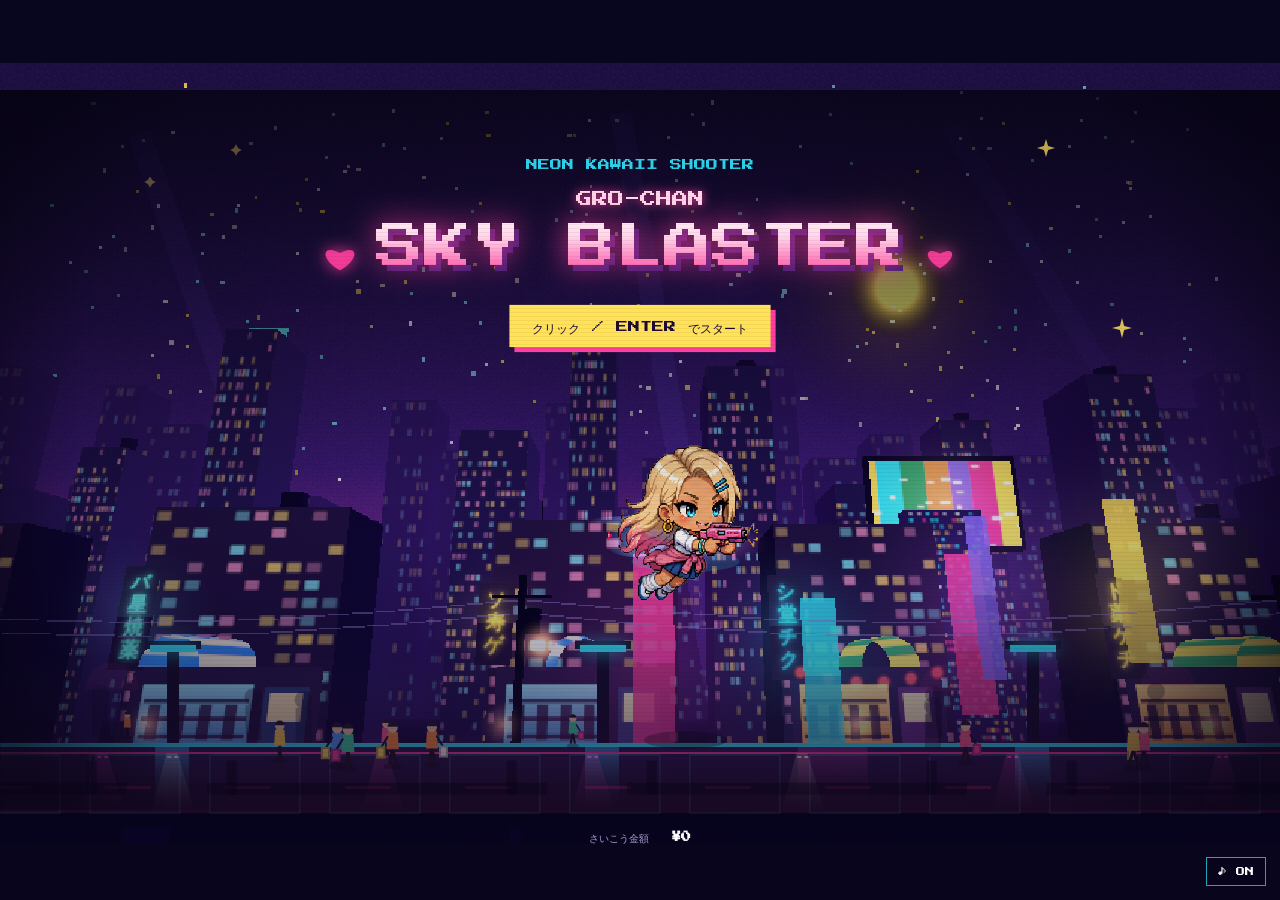
==== commit af0fa7a3: "S3/S4背景を作り込み: 単色ベール解消、S3に日本家屋の町と親分の座敷、S4にサーバー大聖堂 - 共通の真因: 2Dの霞レイヤー(drawAtmosphere の haze)が3Dフォグと二重掛け" ====
--- a/index.html
+++ b/index.html
@@ -269,7 +269,7 @@
     <!-- ?v= はキャッシュ避け。ローカルの python http.server は Cache-Control を
          返さないので、Chrome が Last-Modified からヒューリスティックに古い版を
          使い続ける。bg3d.js / game.js を変えたら必ずこの数字も上げること。 -->
-    <script type="module" src="bg3d.js?v=23"></script>
-    <script src="game.js?v=bg3d-23"></script>
+    <script type="module" src="bg3d.js?v=37"></script>
+    <script src="game.js?v=bg3d-37"></script>
   </body>
 </html>
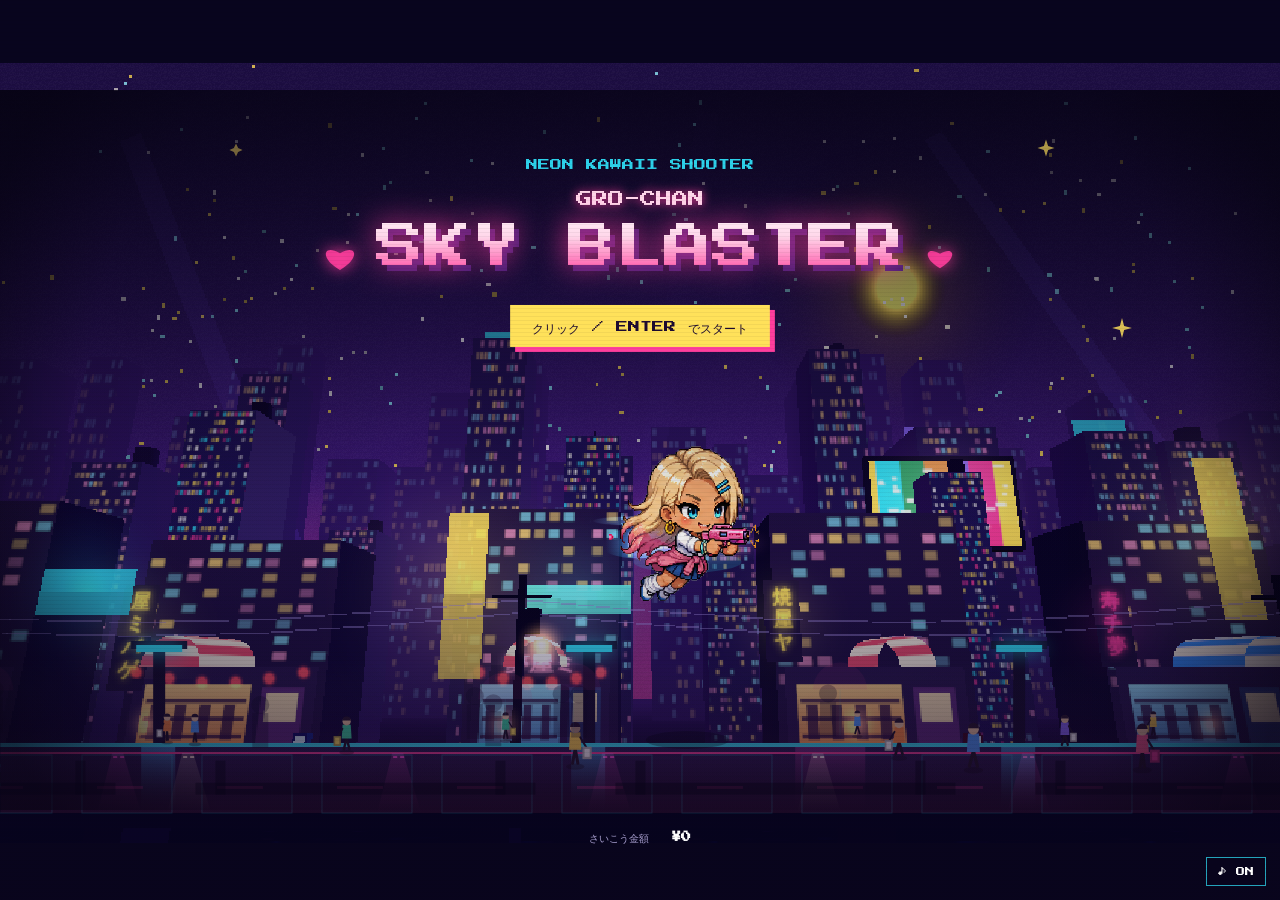
==== commit a10877d4: "S4を攻殻機動隊の電脳都市へ、ボス戦SFXを重厚化 - S4を3層の高密度都市に: 近景16ブロック(不揃いスタック/屋上設備/縦書き看板/配線)、   中景19塔、遠景は窓明かりを焼いた帯2枚(空気" ====
--- a/index.html
+++ b/index.html
@@ -269,7 +269,7 @@
     <!-- ?v= はキャッシュ避け。ローカルの python http.server は Cache-Control を
          返さないので、Chrome が Last-Modified からヒューリスティックに古い版を
          使い続ける。bg3d.js / game.js を変えたら必ずこの数字も上げること。 -->
-    <script type="module" src="bg3d.js?v=37"></script>
-    <script src="game.js?v=bg3d-37"></script>
+    <script type="module" src="bg3d.js?v=43"></script>
+    <script src="game.js?v=bg3d-43"></script>
   </body>
 </html>
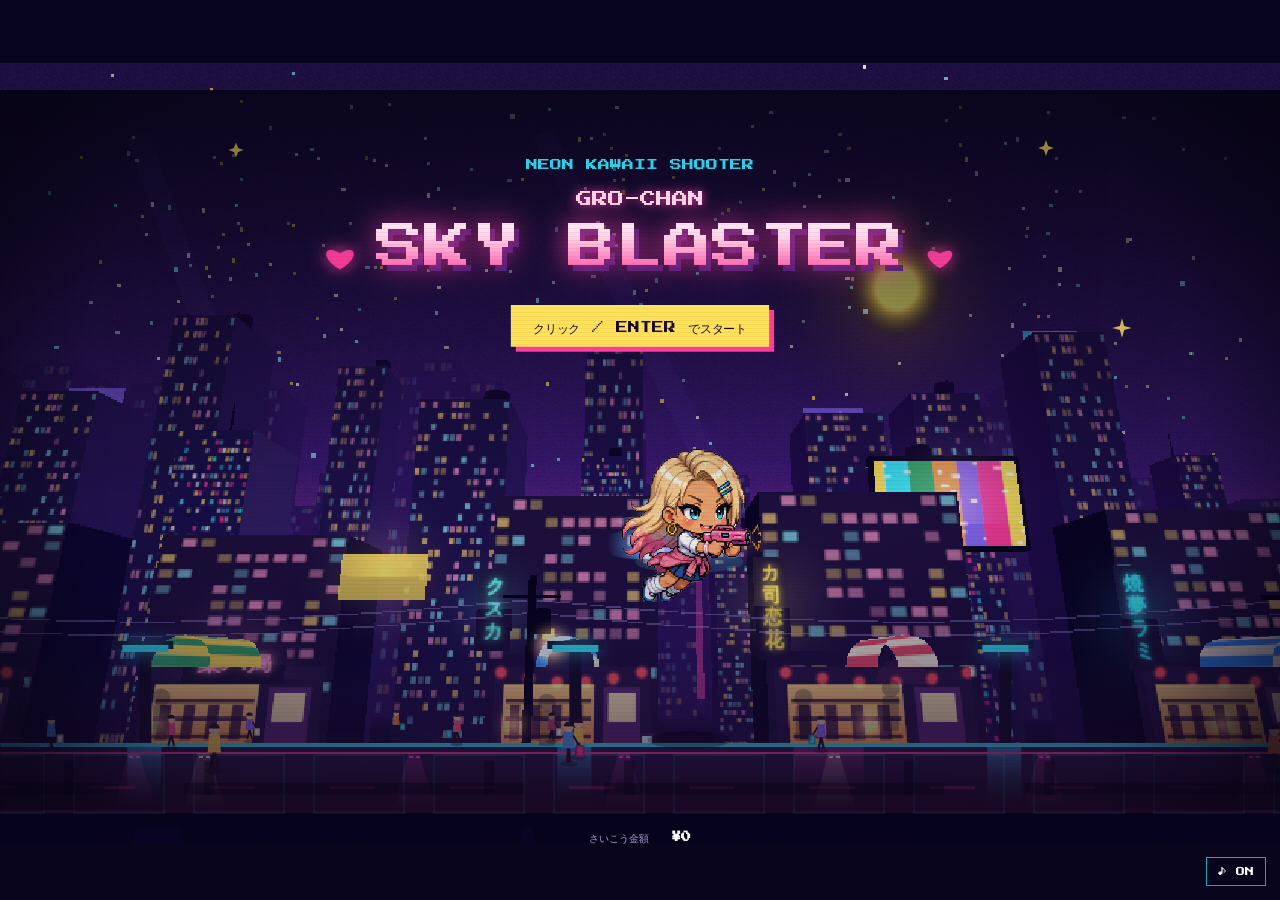
==== commit 4a4b13db: "S2(AQUA)の空と垂直ランドマークを補強、UI効果音を新設 - S2は他ステージの作り込みで相対的に薄くなっていた(空の上6割が星だけ、風車・橋・港・島が   すべて水平線上に低く並び輪郭が一本調" ====
--- a/index.html
+++ b/index.html
@@ -269,7 +269,7 @@
     <!-- ?v= はキャッシュ避け。ローカルの python http.server は Cache-Control を
          返さないので、Chrome が Last-Modified からヒューリスティックに古い版を
          使い続ける。bg3d.js / game.js を変えたら必ずこの数字も上げること。 -->
-    <script type="module" src="bg3d.js?v=43"></script>
-    <script src="game.js?v=bg3d-43"></script>
+    <script type="module" src="bg3d.js?v=46"></script>
+    <script src="game.js?v=bg3d-46"></script>
   </body>
 </html>
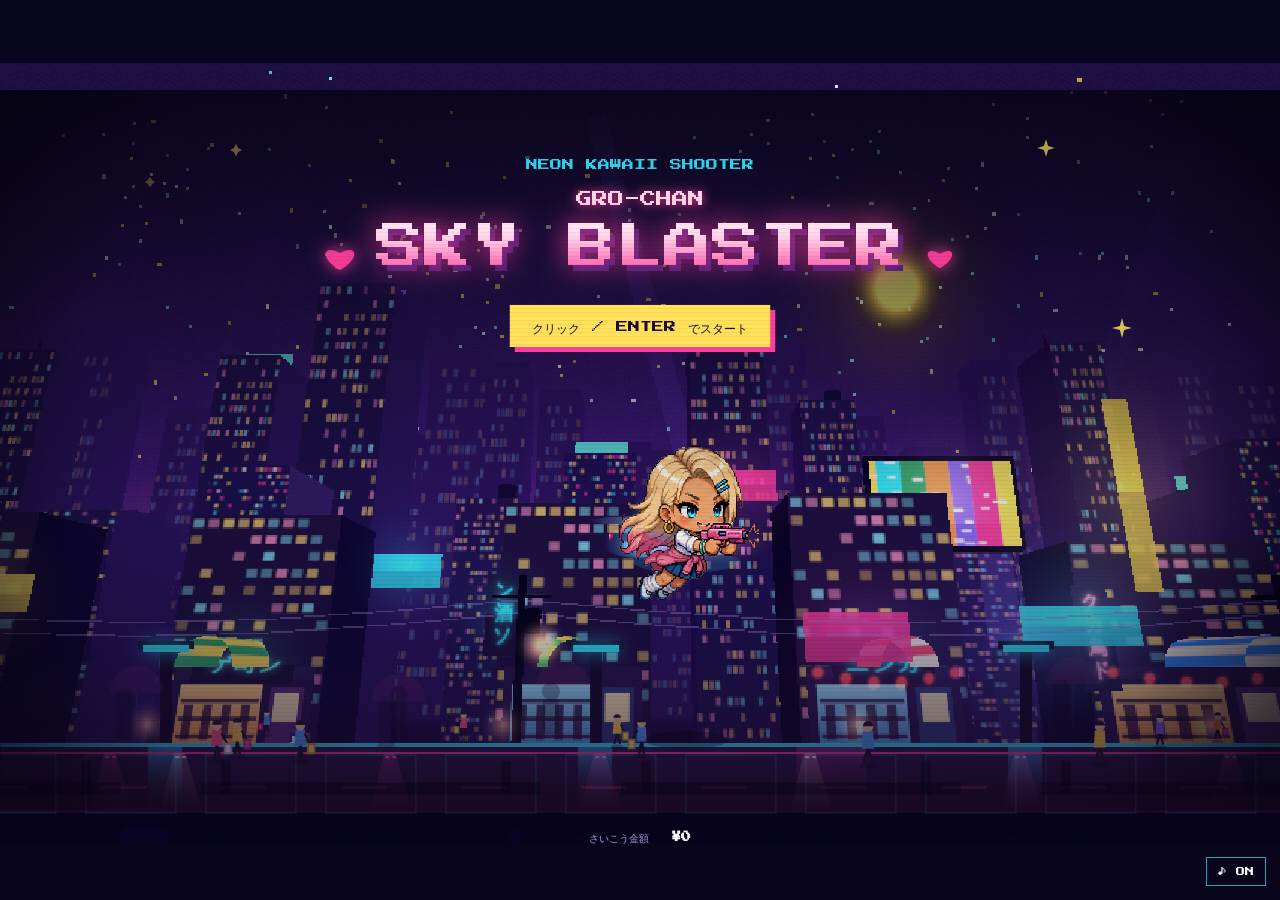
==== commit 21bce72d: "ボスの「動き」に専用効果音を追加(予備動作・突進・着地・位置替え) - 原因1: sfx('boss') が11箇所すべてで同じ音(charge.mp3+合成音)を鳴らしており、   突進も予備動作も" ====
--- a/index.html
+++ b/index.html
@@ -269,7 +269,7 @@
     <!-- ?v= はキャッシュ避け。ローカルの python http.server は Cache-Control を
          返さないので、Chrome が Last-Modified からヒューリスティックに古い版を
          使い続ける。bg3d.js / game.js を変えたら必ずこの数字も上げること。 -->
-    <script type="module" src="bg3d.js?v=46"></script>
-    <script src="game.js?v=bg3d-46"></script>
+    <script type="module" src="bg3d.js?v=47"></script>
+    <script src="game.js?v=bg3d-47"></script>
   </body>
 </html>
